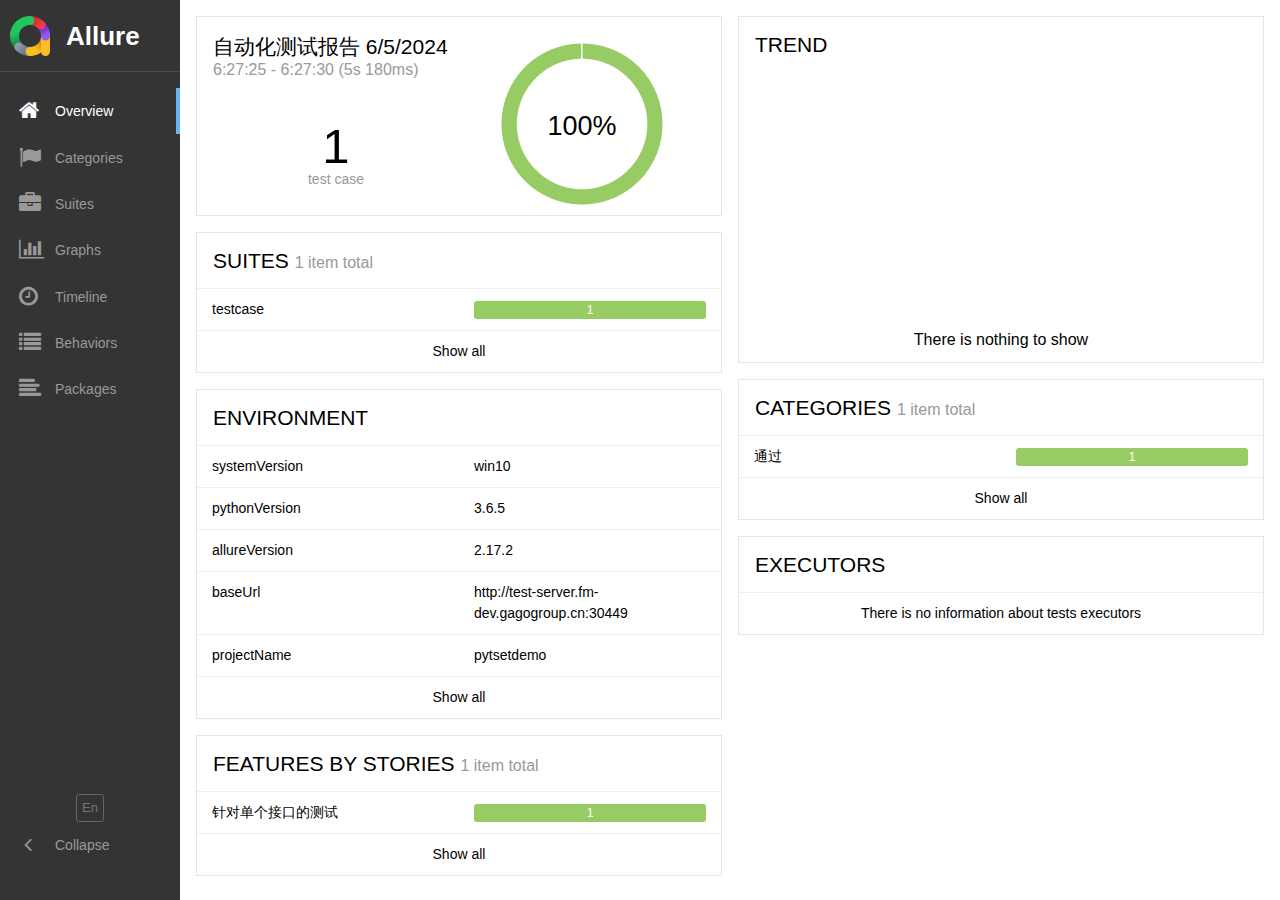
==== report/index.html @ 6dc9ad20 "first commit" ====
<!DOCTYPE html>
<html dir="ltr" lang="en">
<head>
    <meta charset="utf-8">
    <title>自动化测试报告</title>
    <link rel="icon" href="favicon.ico">
    <link rel="stylesheet" type="text/css" href="styles.css">
    <link rel="stylesheet" type="text/css" href="plugin/screen-diff/styles.css">
</head>
<body>
    <div id="alert"></div>
    <div id="content">
        <span class="spinner">
            <span class="spinner__circle"></span>
        </span>
    </div>
    <div id="popup"></div>
    <script src="app.js"></script>
    <script src="plugin/behaviors/index.js"></script>
    <script src="plugin/packages/index.js"></script>
    <script src="plugin/screen-diff/index.js"></script>
    <script async src="https://www.googletagmanager.com/gtag/js?id=G-FVWC4GKEYS"></script>
    <script>
        window.dataLayer = window.dataLayer || [];
        function gtag(){dataLayer.push(arguments);}
        gtag('js', new Date());
        gtag('config', 'G-FVWC4GKEYS', {
          'allureVersion': '2.29.0',
          'reportUuid': '85848bd1-f6c7-458b-97a7-4ffdccf8b5f4',
          'single_file': false
        });
    </script>
</body>
</html>
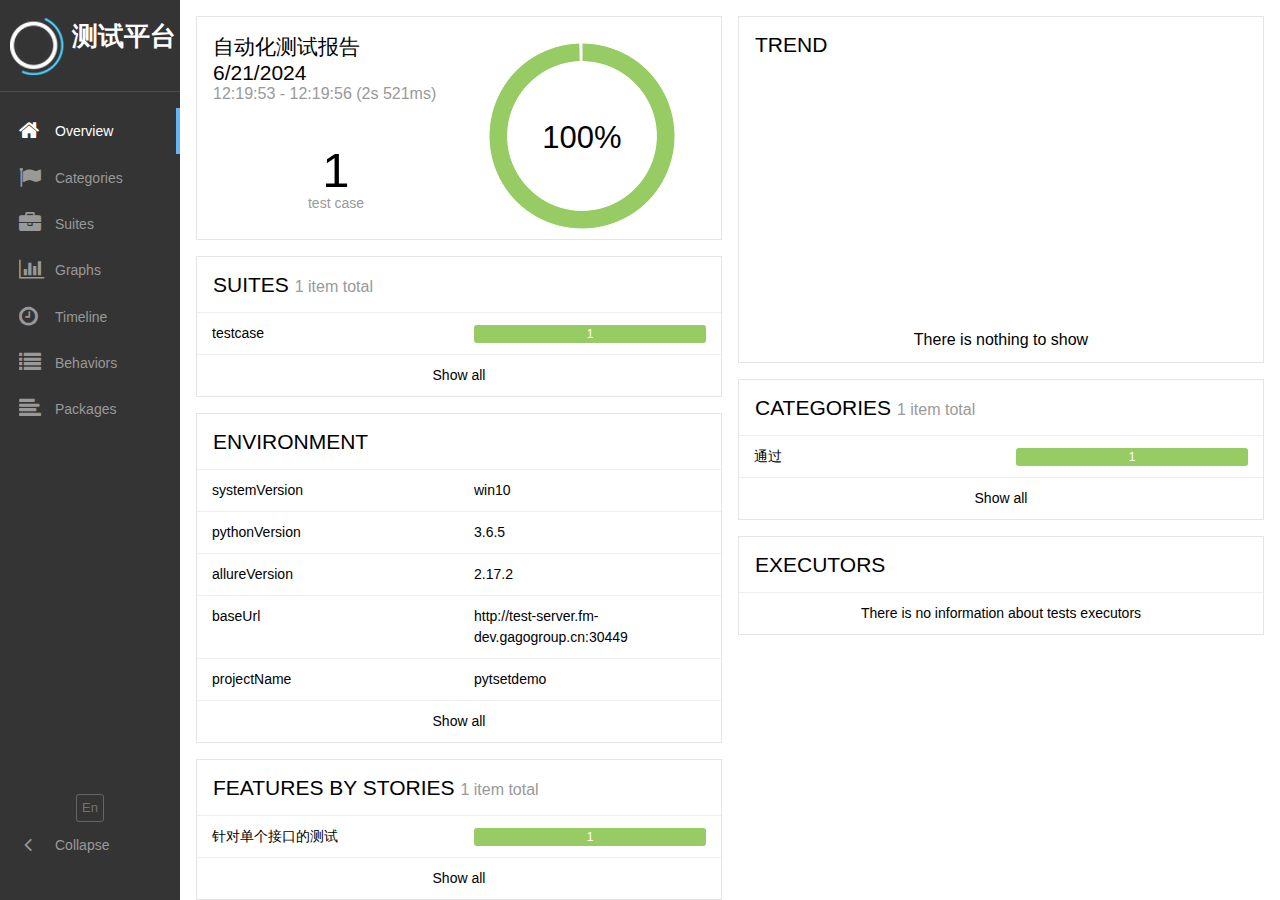
==== commit ef8843f8: "运行按钮优化" ====
--- a/report/index.html
+++ b/report/index.html
@@ -1,34 +1,24 @@
 <!DOCTYPE html>
-<html dir="ltr" lang="en">
+<html dir="ltr">
 <head>
     <meta charset="utf-8">
     <title>自动化测试报告</title>
-    <link rel="icon" href="favicon.ico">
+    <link rel="favicon" href="favicon.ico?v=2">
     <link rel="stylesheet" type="text/css" href="styles.css">
-    <link rel="stylesheet" type="text/css" href="plugin/screen-diff/styles.css">
+        <link rel="stylesheet" href="plugins/screen-diff/styles.css">
+    <link rel="stylesheet" href="plugins/custom-logo/styles.css">
 </head>
 <body>
-    <div id="alert"></div>
-    <div id="content">
-        <span class="spinner">
-            <span class="spinner__circle"></span>
-        </span>
-    </div>
-    <div id="popup"></div>
-    <script src="app.js"></script>
-    <script src="plugin/behaviors/index.js"></script>
-    <script src="plugin/packages/index.js"></script>
-    <script src="plugin/screen-diff/index.js"></script>
-    <script async src="https://www.googletagmanager.com/gtag/js?id=G-FVWC4GKEYS"></script>
-    <script>
-        window.dataLayer = window.dataLayer || [];
-        function gtag(){dataLayer.push(arguments);}
-        gtag('js', new Date());
-        gtag('config', 'G-FVWC4GKEYS', {
-          'allureVersion': '2.29.0',
-          'reportUuid': '85848bd1-f6c7-458b-97a7-4ffdccf8b5f4',
-          'single_file': false
-        });
-    </script>
+<div id="alert"></div>
+<div id="content">
+    <span class="spinner">
+        <span class="spinner__circle"></span>
+    </span>
+</div>
+<div id="popup"></div>
+<script src="app.js"></script>
+    <script src="plugins/behaviors/index.js"></script>
+    <script src="plugins/packages/index.js"></script>
+    <script src="plugins/screen-diff/index.js"></script>
 </body>
 </html>
--- a/report/styles.css
+++ b/report/styles.css
@@ -1,5 +1,5 @@
 /*!
  *  Font Awesome 4.7.0 by @davegandy - http://fontawesome.io - @fontawesome
  *  License - http://fontawesome.io/license (Font: SIL OFL 1.1, CSS: MIT License)
- */@font-face{font-family:FontAwesome;font-style:normal;font-weight:400;src:url([data-uri]);src:url([data-uri]